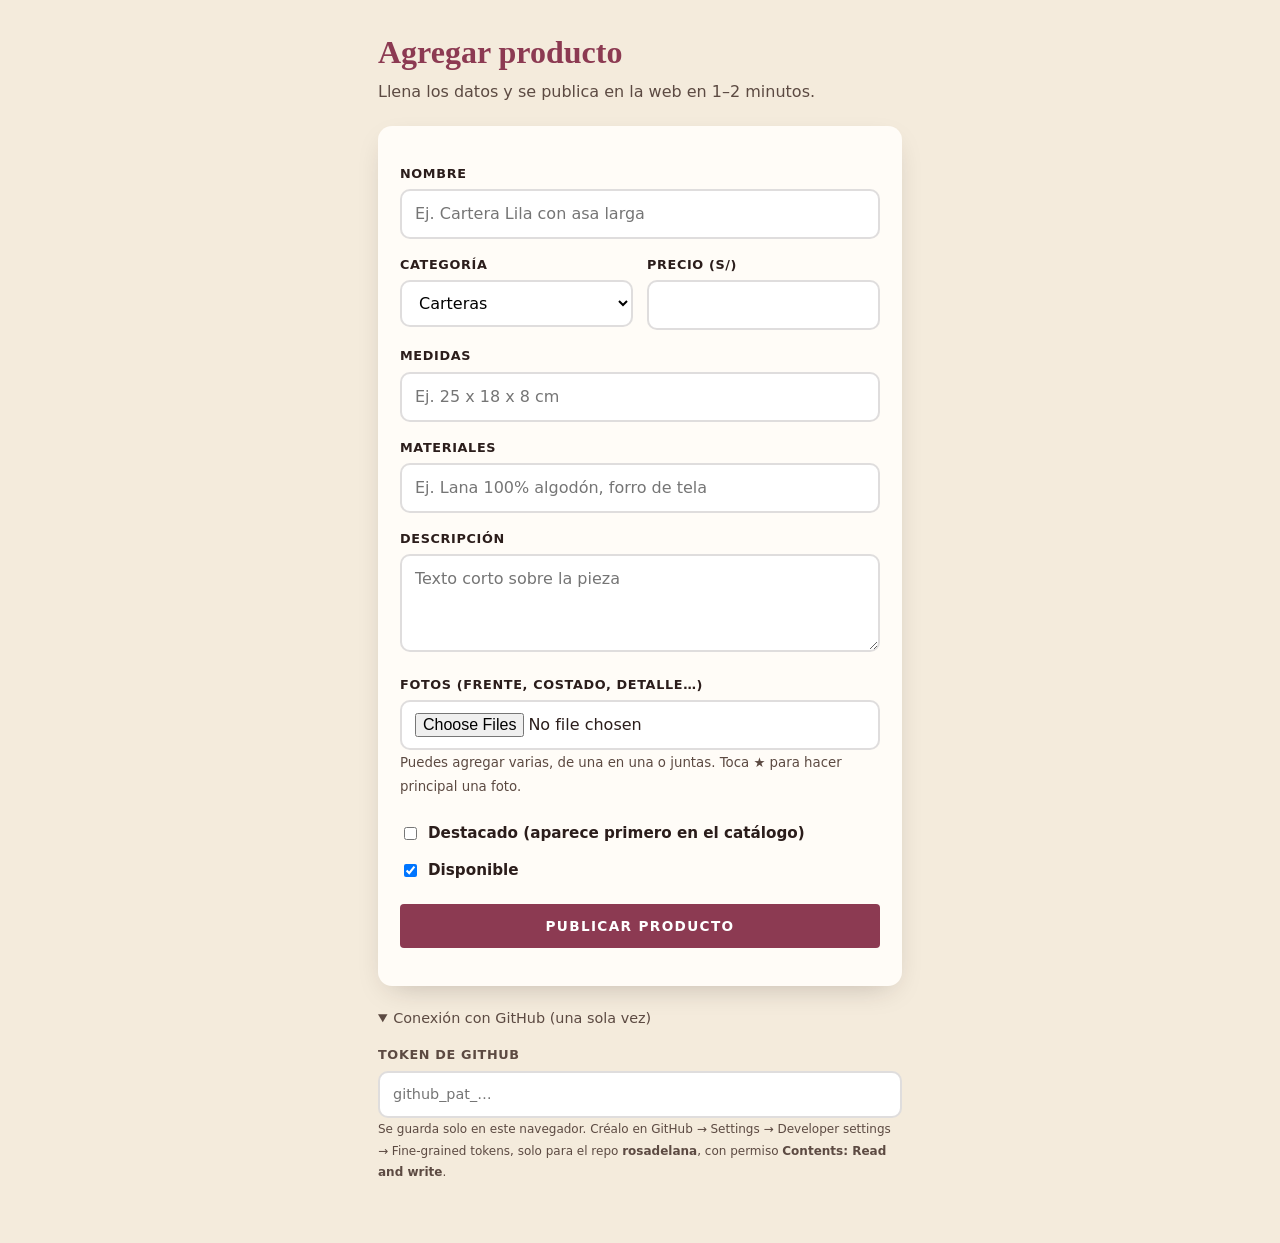
==== admin.html @ 11a46c23 "Add files via upload" ====
<!DOCTYPE html>
<html lang="es">
<head>
<meta charset="UTF-8">
<meta name="viewport" content="width=device-width, initial-scale=1.0">
<meta name="robots" content="noindex">
<title>Agregar producto — Rosa de Lana</title>
<style>
  :root{--rosa:#8C3A52;--crema:#F4EBDC;--cafe:#2B1D1B;--suave:#5C4A42;--blanco:#FFFCF7;--tostado:#C98A3F}
  *{box-sizing:border-box}
  body{margin:0;background:var(--crema);color:var(--cafe);font-family:'Nunito Sans',system-ui,sans-serif;line-height:1.5}
  main{max-width:560px;margin:0 auto;padding:28px 18px 60px}
  h1{font-family:Georgia,serif;font-weight:600;color:var(--rosa);margin:0 0 4px}
  p.sub{color:var(--suave);margin:0 0 22px}
  form{background:var(--blanco);padding:22px;border-radius:14px;box-shadow:0 10px 30px -12px rgba(43,29,27,.28)}
  label{display:block;font-weight:700;font-size:.8rem;letter-spacing:.05em;text-transform:uppercase;margin:16px 0 6px}
  input,select,textarea{width:100%;padding:11px 13px;border:2px solid rgba(43,29,27,.15);border-radius:10px;font:inherit;background:#fff}
  input:focus,select:focus,textarea:focus{outline:none;border-color:var(--rosa)}
  .fila{display:grid;grid-template-columns:1fr 1fr;gap:14px}
  .check{display:flex;align-items:center;gap:8px;text-transform:none;letter-spacing:0;font-size:.95rem;margin:14px 0 0}
  .check input{width:auto}

  /* Previsualización de fotos */
  #previas{display:flex;gap:10px;flex-wrap:wrap;margin-top:10px}
  .prev{position:relative;width:84px;height:84px}
  .prev img{width:100%;height:100%;object-fit:contain;background:#ECE0CC;border-radius:8px}
  #previas button{position:absolute;margin:0;width:24px;height:24px;padding:0;border-radius:50%;font-family:system-ui,sans-serif;font-weight:700;font-size:.75rem;letter-spacing:0;line-height:24px;background:rgba(43,29,27,.8)}
  #previas .x{top:-6px;right:-6px}
  #previas .star{bottom:-6px;right:-6px;background:var(--tostado)}
  .prev .tag{position:absolute;left:4px;bottom:4px;background:var(--rosa);color:#fff;font-size:.65rem;font-weight:700;padding:2px 6px;border-radius:4px}

  /* Vista previa tal como se verá en el catálogo */
  #vista{display:none;margin-top:18px}
  #vista.on{display:block}
  .vista-t{font-weight:700;font-size:.8rem;letter-spacing:.05em;text-transform:uppercase;margin-bottom:8px}
  .vista-card{width:200px;background:#fff;border-radius:6px;overflow:hidden;box-shadow:0 6px 18px -8px rgba(43,29,27,.35);padding-bottom:12px}
  .vista-img{position:relative;aspect-ratio:1/1;background:#ECE0CC}
  .vista-img img{width:100%;height:100%;object-fit:contain;display:block}
  .vista-cinta{position:absolute;top:10px;left:10px;background:var(--blanco);font-size:.6rem;font-weight:800;padding:4px 9px;letter-spacing:.1em;text-transform:uppercase}
  .vista-card p{margin:8px 14px 0;font-size:.85rem}
  .vista-card .cat{font-size:.6rem;letter-spacing:.12em;text-transform:uppercase;color:var(--suave);margin-top:10px}
  .vista-card .pr{font-weight:700;color:var(--rosa)}

  button{margin-top:22px;width:100%;padding:14px;border:0;border-radius:4px;background:var(--rosa);color:#fff;font-family:inherit;font-weight:800;font-size:.85rem;letter-spacing:.1em;text-transform:uppercase;cursor:pointer}
  button:disabled{opacity:.5}
  #estado{margin-top:16px;font-weight:700}
  #estado.ok{color:#2e7d32}#estado.error{color:#b3261e}
  details{margin-top:22px;color:var(--suave);font-size:.9rem}
  small{color:var(--suave)}
</style>
</head>
<body>
<main>
  <h1>Agregar producto</h1>
  <p class="sub">Llena los datos y se publica en la web en 1–2 minutos.</p>

  <form id="form">
    <label for="nombre">Nombre</label>
    <input id="nombre" required placeholder="Ej. Cartera Lila con asa larga">

    <div class="fila">
      <div><label for="categoria">Categoría</label>
        <select id="categoria"><option value="carteras">Carteras</option><option value="amigurumis">Amigurumis</option><option value="accesorios">Accesorios</option><option value="otros">Otros</option></select></div>
      <div><label for="precio">Precio (S/)</label>
        <input id="precio" type="number" min="0" step="0.5" required></div>
    </div>

    <label for="medidas">Medidas</label>
    <input id="medidas" placeholder="Ej. 25 x 18 x 8 cm">

    <label for="materiales">Materiales</label>
    <input id="materiales" placeholder="Ej. Lana 100% algodón, forro de tela">

    <label for="descripcion">Descripción</label>
    <textarea id="descripcion" rows="3" placeholder="Texto corto sobre la pieza"></textarea>

    <label for="fotos">Fotos (frente, costado, detalle…)</label>
    <input id="fotos" type="file" accept="image/*" multiple>
    <small>Puedes agregar varias, de una en una o juntas. Toca ★ para hacer principal una foto.</small>
    <div id="previas"></div>

    <div id="vista">
      <div class="vista-t">Así se verá en el catálogo</div>
      <div class="vista-card">
        <div class="vista-img"><span class="vista-cinta" id="vCinta" hidden>Destacado</span><img id="vImg" alt=""></div>
        <p class="cat" id="vCat"></p>
        <p id="vNom"></p>
        <p class="pr" id="vPre"></p>
      </div>
    </div>

    <label class="check"><input type="checkbox" id="destacado"> Destacado (aparece primero en el catálogo)</label>
    <label class="check"><input type="checkbox" id="disponible" checked> Disponible</label>

    <button id="enviar" type="submit">Publicar producto</button>
    <div id="estado" role="status"></div>
  </form>

  <details>
    <summary>Conexión con GitHub (una sola vez)</summary>
    <label for="token">Token de GitHub</label>
    <input id="token" type="password" autocomplete="off" placeholder="github_pat_…">
    <small>Se guarda solo en este navegador. Créalo en GitHub → Settings → Developer settings → Fine-grained tokens, solo para el repo <b>rosadelana</b>, con permiso <b>Contents: Read and write</b>.</small>
  </details>
</main>

<script>
const REPO = "jorgepalaciot/rosadelana", RAMA = "main";
const $ = (id) => document.getElementById(id);
$("token").value = localStorage.getItem("rdl_token") || "";
if (!$("token").value) document.querySelector("details").open = true;

// Llamada a la API de GitHub. Si el navegador no logra conectar, el mensaje dice qué paso falló.
const api = async (ruta, op = {}) => {
  try {
    return await fetch(`https://api.github.com/repos/${REPO}/contents/${ruta}`, {
      ...op,
      headers: { Authorization: "Bearer " + $("token").value.trim(), Accept: "application/vnd.github+json", "Content-Type": "application/json" },
    });
  } catch (e) {
    throw new Error(`Sin conexión con GitHub (${op.method || "GET"} ${ruta}). Revisa extensiones, VPN o la consola (F12).`);
  }
};
const slug = (s) => s.normalize("NFD").replace(/[\u0300-\u036f]/g, "").toLowerCase().replace(/[^a-z0-9]+/g, "-").replace(/^-|-$/g, "");
const dec = (b64) => new TextDecoder().decode(Uint8Array.from(atob(b64), (c) => c.charCodeAt(0)));
const enc = (txt) => { let s = ""; new TextEncoder().encode(txt).forEach((b) => (s += String.fromCharCode(b))); return btoa(s); };
const q = (s) => JSON.stringify(s);

async function reducir(archivo) {
  const img = await createImageBitmap(archivo);
  const k = Math.min(1, 1200 / Math.max(img.width, img.height));
  const c = document.createElement("canvas");
  c.width = Math.round(img.width * k); c.height = Math.round(img.height * k);
  c.getContext("2d").drawImage(img, 0, 0, c.width, c.height);
  const blob = await new Promise((r) => c.toBlob(r, "image/jpeg", 0.85));
  return await new Promise((r) => { const f = new FileReader(); f.onload = () => r(f.result.split(",")[1]); f.readAsDataURL(blob); });
}

/* ---------- Fotos: agregar de a una, quitar, elegir principal ---------- */
let fotos = [];

function pintarPrevias() {
  const cont = $("previas");
  cont.innerHTML = "";
  fotos.forEach((f, i) => {
    const d = document.createElement("div");
    d.className = "prev";
    const im = new Image();
    im.src = URL.createObjectURL(f);
    d.appendChild(im);

    if (i === 0) {
      const t = document.createElement("span");
      t.className = "tag"; t.textContent = "Principal";
      d.appendChild(t);
    } else {
      const s = document.createElement("button");
      s.type = "button"; s.className = "star"; s.textContent = "★"; s.title = "Hacer principal";
      s.onclick = () => { fotos.unshift(fotos.splice(i, 1)[0]); pintarPrevias(); };
      d.appendChild(s);
    }

    const x = document.createElement("button");
    x.type = "button"; x.className = "x"; x.textContent = "✕"; x.title = "Quitar";
    x.onclick = () => { fotos.splice(i, 1); pintarPrevias(); };
    d.appendChild(x);

    cont.appendChild(d);
  });
  pintarVista();
}

function pintarVista() {
  const v = $("vista");
  v.classList.toggle("on", fotos.length > 0);
  if (!fotos.length) return;
  if (v.dataset.f !== String(fotos[0].lastModified) + fotos[0].name + fotos[0].size) {
    $("vImg").src = URL.createObjectURL(fotos[0]);
    v.dataset.f = String(fotos[0].lastModified) + fotos[0].name + fotos[0].size;
  }
  $("vCat").textContent = $("categoria").selectedOptions[0].text;
  $("vNom").textContent = $("nombre").value.trim() || "Nombre del producto";
  const p = Number($("precio").value) || 0;
  $("vPre").textContent = "S/ " + p.toFixed(2).replace(/\.00$/, "");
  $("vCinta").hidden = !$("destacado").checked;
}
["nombre", "categoria", "precio", "destacado"].forEach((id) => $(id).addEventListener("input", pintarVista));

$("fotos").addEventListener("change", () => {
  fotos.push(...$("fotos").files);
  $("fotos").value = "";   // permite volver a elegir la misma foto
  pintarPrevias();
});

/* ---------- Publicar ---------- */
$("form").addEventListener("submit", async (e) => {
  e.preventDefault();
  const estado = $("estado"), log = (m, c = "") => { estado.textContent = m; estado.className = c; };
  $("enviar").disabled = true;
  try {
    const tk = $("token").value.trim();
    if (!tk) { document.querySelector("details").open = true; throw new Error("Falta el token de GitHub."); }
    if (fotos.length === 0) throw new Error("Agrega al menos una foto.");
    localStorage.setItem("rdl_token", tk);

    log("Leyendo el catálogo…");
    const r = await api("productos.js?ref=" + RAMA);
    if (!r.ok) throw new Error("No pude leer productos.js (" + r.status + "). Revisa el token.");
    const j = await r.json();
    let txt = dec(j.content);

    const nombre = $("nombre").value.trim(), cat = $("categoria").value, base = slug(nombre);
    let id = base, n = 2;
    while (txt.includes(`id: "${id}"`)) id = base + "-" + n++;

    const files = fotos, rutas = [];
    for (let i = 0; i < files.length; i++) {
      log(`Subiendo foto ${i + 1} de ${files.length}…`);
      const ruta = `${cat}/${id}${files.length > 1 ? "-" + (i + 1) : ""}.jpeg`;
      const put = await api("fotos/" + ruta, { method: "PUT", body: JSON.stringify({ message: "Foto: " + id, content: await reducir(files[i]), branch: RAMA }) });
      if (!put.ok) throw new Error("No pude subir la foto " + (i + 1) + " (" + put.status + ").");
      rutas.push(ruta);
    }

    let b = `  {\n    id: ${q(id)},\n    nombre: ${q(nombre)},\n    categoria: ${q(cat)},\n    precio: ${Number($("precio").value) || 0},\n    imagen: ${q(rutas[0])},\n`;
    if (rutas.length > 1) b += `    imagenes: ${JSON.stringify(rutas)},\n`;
    b += `    descripcion: ${q($("descripcion").value.trim() || "Tejido a mano. Pieza única.")},\n`;
    if ($("medidas").value.trim()) b += `    medidas: ${q($("medidas").value.trim())},\n`;
    if ($("materiales").value.trim()) b += `    materiales: ${q($("materiales").value.trim())},\n`;
    b += `    destacado: ${$("destacado").checked},\n    disponible: ${$("disponible").checked},\n  },\n`;

    const pos = txt.lastIndexOf("];", txt.indexOf("const TURRONES"));
    if (pos < 0) throw new Error("No encontré dónde insertar el producto en productos.js.");
    txt = txt.slice(0, pos) + b + txt.slice(pos);

    log("Publicando…");
    const fin = await api("productos.js", { method: "PUT", body: JSON.stringify({ message: "Nuevo producto: " + nombre, content: enc(txt), sha: j.sha, branch: RAMA }) });
    if (!fin.ok) throw new Error("No pude guardar productos.js (" + fin.status + "). Si alguien más editó el archivo, vuelve a intentar.");

    log("✓ Listo. En 1–2 minutos aparece en la web.", "ok");
    $("form").reset(); fotos = []; $("vista").dataset.f = ""; pintarPrevias(); $("disponible").checked = true;
  } catch (err) {
    log(err.message, "error");
  }
  $("enviar").disabled = false;
});
</script>
</body>
</html>
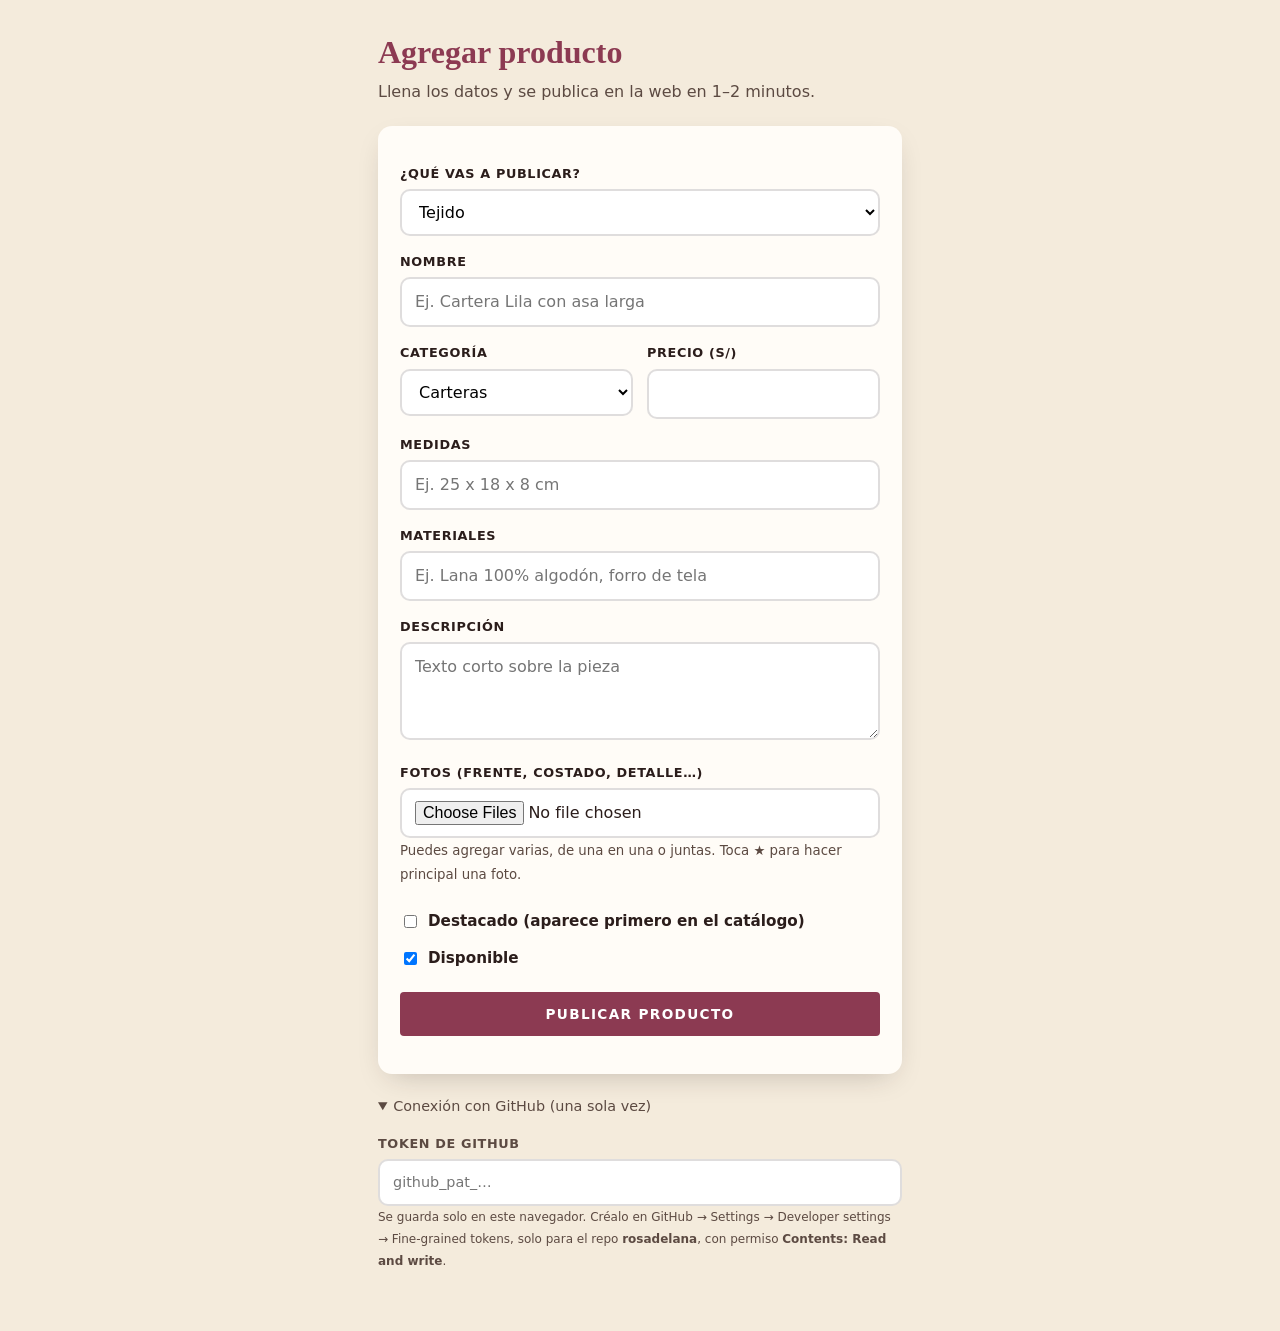
==== commit e9d0786c: "Add files via upload" ====
--- a/admin.html
+++ b/admin.html
@@ -8,6 +8,7 @@
 <style>
   :root{--rosa:#8C3A52;--crema:#F4EBDC;--cafe:#2B1D1B;--suave:#5C4A42;--blanco:#FFFCF7;--tostado:#C98A3F}
   *{box-sizing:border-box}
+  [hidden]{display:none!important}
   body{margin:0;background:var(--crema);color:var(--cafe);font-family:'Nunito Sans',system-ui,sans-serif;line-height:1.5}
   main{max-width:560px;margin:0 auto;padding:28px 18px 60px}
   h1{font-family:Georgia,serif;font-weight:600;color:var(--rosa);margin:0 0 4px}
@@ -33,9 +34,13 @@
   #vista{display:none;margin-top:18px}
   #vista.on{display:block}
   .vista-t{font-weight:700;font-size:.8rem;letter-spacing:.05em;text-transform:uppercase;margin-bottom:8px}
+  .vista-fila{display:flex;gap:16px;flex-wrap:wrap;align-items:flex-start}
+  .vista-sub{font-size:.7rem;color:var(--suave);margin:0 0 6px}
   .vista-card{width:200px;background:#fff;border-radius:6px;overflow:hidden;box-shadow:0 6px 18px -8px rgba(43,29,27,.35);padding-bottom:12px}
   .vista-img{position:relative;aspect-ratio:1/1;background:#ECE0CC}
-  .vista-img img{width:100%;height:100%;object-fit:contain;display:block}
+  .vista-img img{width:100%;height:100%;object-fit:cover;display:block}
+  .vista-det{width:200px;aspect-ratio:1/1;background:#ECE0CC;border-radius:6px;overflow:hidden}
+  .vista-det img{width:100%;height:100%;object-fit:contain;display:block}
   .vista-cinta{position:absolute;top:10px;left:10px;background:var(--blanco);font-size:.6rem;font-weight:800;padding:4px 9px;letter-spacing:.1em;text-transform:uppercase}
   .vista-card p{margin:8px 14px 0;font-size:.85rem}
   .vista-card .cat{font-size:.6rem;letter-spacing:.12em;text-transform:uppercase;color:var(--suave);margin-top:10px}
@@ -55,6 +60,9 @@
   <p class="sub">Llena los datos y se publica en la web en 1–2 minutos.</p>
 
   <form id="form">
+    <label for="tipo">¿Qué vas a publicar?</label>
+    <select id="tipo"><option value="tejido">Tejido</option><option value="comida">Comida</option></select>
+
     <label for="nombre">Nombre</label>
     <input id="nombre" required placeholder="Ej. Cartera Lila con asa larga">
 
@@ -65,11 +73,23 @@
         <input id="precio" type="number" min="0" step="0.5" required></div>
     </div>
 
+    <div class="solo-tejido">
     <label for="medidas">Medidas</label>
     <input id="medidas" placeholder="Ej. 25 x 18 x 8 cm">
 
     <label for="materiales">Materiales</label>
     <input id="materiales" placeholder="Ej. Lana 100% algodón, forro de tela">
+    </div>
+    <div class="solo-comida" hidden>
+    <label for="presentacion">Presentación</label>
+    <input id="presentacion" placeholder="Ej. Pastel entero">
+    <label for="porciones">Porciones</label>
+    <input id="porciones" placeholder="Ej. 8 porciones">
+    <label for="anticipacion">Anticipación</label>
+    <input id="anticipacion" placeholder="Ej. Pedir con 2 días de anticipación">
+    <label for="ingredientes">Ingredientes</label>
+    <input id="ingredientes" placeholder="Ej. Acelgas, queso, huevo">
+    </div>
 
     <label for="descripcion">Descripción</label>
     <textarea id="descripcion" rows="3" placeholder="Texto corto sobre la pieza"></textarea>
@@ -80,16 +100,26 @@
     <div id="previas"></div>
 
     <div id="vista">
-      <div class="vista-t">Así se verá en el catálogo</div>
-      <div class="vista-card">
-        <div class="vista-img"><span class="vista-cinta" id="vCinta" hidden>Destacado</span><img id="vImg" alt=""></div>
-        <p class="cat" id="vCat"></p>
-        <p id="vNom"></p>
-        <p class="pr" id="vPre"></p>
+      <div class="vista-fila">
+        <div>
+          <div class="vista-t">En el catálogo</div>
+          <p class="vista-sub">La cuadrícula recorta para verse pareja.</p>
+          <div class="vista-card">
+            <div class="vista-img"><span class="vista-cinta" id="vCinta" hidden>Destacado</span><img id="vImg" alt=""></div>
+            <p class="cat" id="vCat"></p>
+            <p id="vNom"></p>
+            <p class="pr" id="vPre"></p>
+          </div>
+        </div>
+        <div>
+          <div class="vista-t">Al hacer clic</div>
+          <p class="vista-sub">Aquí la foto se ve completa.</p>
+          <div class="vista-det"><img id="vImg2" alt=""></div>
+        </div>
       </div>
     </div>
 
-    <label class="check"><input type="checkbox" id="destacado"> Destacado (aparece primero en el catálogo)</label>
+    <label class="check solo-tejido"><input type="checkbox" id="destacado"> Destacado (aparece primero en el catálogo)</label>
     <label class="check"><input type="checkbox" id="disponible" checked> Disponible</label>
 
     <button id="enviar" type="submit">Publicar producto</button>
@@ -175,7 +205,7 @@
   v.classList.toggle("on", fotos.length > 0);
   if (!fotos.length) return;
   if (v.dataset.f !== String(fotos[0].lastModified) + fotos[0].name + fotos[0].size) {
-    $("vImg").src = URL.createObjectURL(fotos[0]);
+    $("vImg").src = $("vImg2").src = URL.createObjectURL(fotos[0]);
     v.dataset.f = String(fotos[0].lastModified) + fotos[0].name + fotos[0].size;
   }
   $("vCat").textContent = $("categoria").selectedOptions[0].text;
@@ -191,6 +221,20 @@
   $("fotos").value = "";   // permite volver a elegir la misma foto
   pintarPrevias();
 });
+
+/* ---------- Tipo: tejido o comida ---------- */
+const CATS = {
+  tejido: [["carteras", "Carteras"], ["amigurumis", "Amigurumis"], ["accesorios", "Accesorios"], ["otros", "Otros"]],
+  comida: [["pasteles", "Pasteles salados"], ["turrones", "Turrones"]],
+};
+function cambiarTipo() {
+  const t = $("tipo").value;
+  $("categoria").innerHTML = CATS[t].map(([v, n]) => `<option value="${v}">${n}</option>`).join("");
+  document.querySelectorAll(".solo-tejido").forEach((e) => (e.hidden = t !== "tejido"));
+  document.querySelectorAll(".solo-comida").forEach((e) => (e.hidden = t !== "comida"));
+  pintarVista();
+}
+$("tipo").addEventListener("change", cambiarTipo);
 
 /* ---------- Publicar ---------- */
 $("form").addEventListener("submit", async (e) => {
@@ -213,23 +257,24 @@
     let id = base, n = 2;
     while (txt.includes(`id: "${id}"`)) id = base + "-" + n++;
 
-    const files = fotos, rutas = [];
+    const tipo = $("tipo").value, files = tipo === "comida" ? fotos.slice(0, 1) : fotos, rutas = [];
     for (let i = 0; i < files.length; i++) {
       log(`Subiendo foto ${i + 1} de ${files.length}…`);
-      const ruta = `${cat}/${id}${files.length > 1 ? "-" + (i + 1) : ""}.jpeg`;
+      const ruta = `${tipo === "comida" ? "comida" : cat}/${id}${files.length > 1 ? "-" + (i + 1) : ""}.jpeg`;
       const put = await api("fotos/" + ruta, { method: "PUT", body: JSON.stringify({ message: "Foto: " + id, content: await reducir(files[i]), branch: RAMA }) });
       if (!put.ok) throw new Error("No pude subir la foto " + (i + 1) + " (" + put.status + ").");
       rutas.push(ruta);
     }
 
     let b = `  {\n    id: ${q(id)},\n    nombre: ${q(nombre)},\n    categoria: ${q(cat)},\n    precio: ${Number($("precio").value) || 0},\n    imagen: ${q(rutas[0])},\n`;
-    if (rutas.length > 1) b += `    imagenes: ${JSON.stringify(rutas)},\n`;
-    b += `    descripcion: ${q($("descripcion").value.trim() || "Tejido a mano. Pieza única.")},\n`;
-    if ($("medidas").value.trim()) b += `    medidas: ${q($("medidas").value.trim())},\n`;
-    if ($("materiales").value.trim()) b += `    materiales: ${q($("materiales").value.trim())},\n`;
-    b += `    destacado: ${$("destacado").checked},\n    disponible: ${$("disponible").checked},\n  },\n`;
-
-    const pos = txt.lastIndexOf("];", txt.indexOf("const TURRONES"));
+    if (tipo === "tejido" && rutas.length > 1) b += `    imagenes: ${JSON.stringify(rutas)},\n`;
+    b += `    descripcion: ${q($("descripcion").value.trim() || (tipo === "comida" ? "Preparado por encargo." : "Tejido a mano. Pieza única."))},\n`;
+    if (tipo === "tejido" && $("medidas").value.trim()) b += `    medidas: ${q($("medidas").value.trim())},\n`;
+    if (tipo === "tejido" && $("materiales").value.trim()) b += `    materiales: ${q($("materiales").value.trim())},\n`;
+    if (tipo === "comida") for (const k of ["presentacion", "porciones", "anticipacion", "ingredientes"]) if ($(k).value.trim()) b += `    ${k}: ${q($(k).value.trim())},\n`;
+    b += (tipo === "tejido" ? `    destacado: ${$("destacado").checked},\n` : "") + `    disponible: ${$("disponible").checked},\n  },\n`;
+
+    const pos = tipo === "comida" ? txt.lastIndexOf("];") : txt.lastIndexOf("];", txt.indexOf("const CATEGORIAS_COMIDAS"));
     if (pos < 0) throw new Error("No encontré dónde insertar el producto en productos.js.");
     txt = txt.slice(0, pos) + b + txt.slice(pos);
 
@@ -238,7 +283,7 @@
     if (!fin.ok) throw new Error("No pude guardar productos.js (" + fin.status + "). Si alguien más editó el archivo, vuelve a intentar.");
 
     log("✓ Listo. En 1–2 minutos aparece en la web.", "ok");
-    $("form").reset(); fotos = []; $("vista").dataset.f = ""; pintarPrevias(); $("disponible").checked = true;
+    $("form").reset(); fotos = []; $("vista").dataset.f = ""; pintarPrevias(); $("disponible").checked = true; cambiarTipo();
   } catch (err) {
     log(err.message, "error");
   }
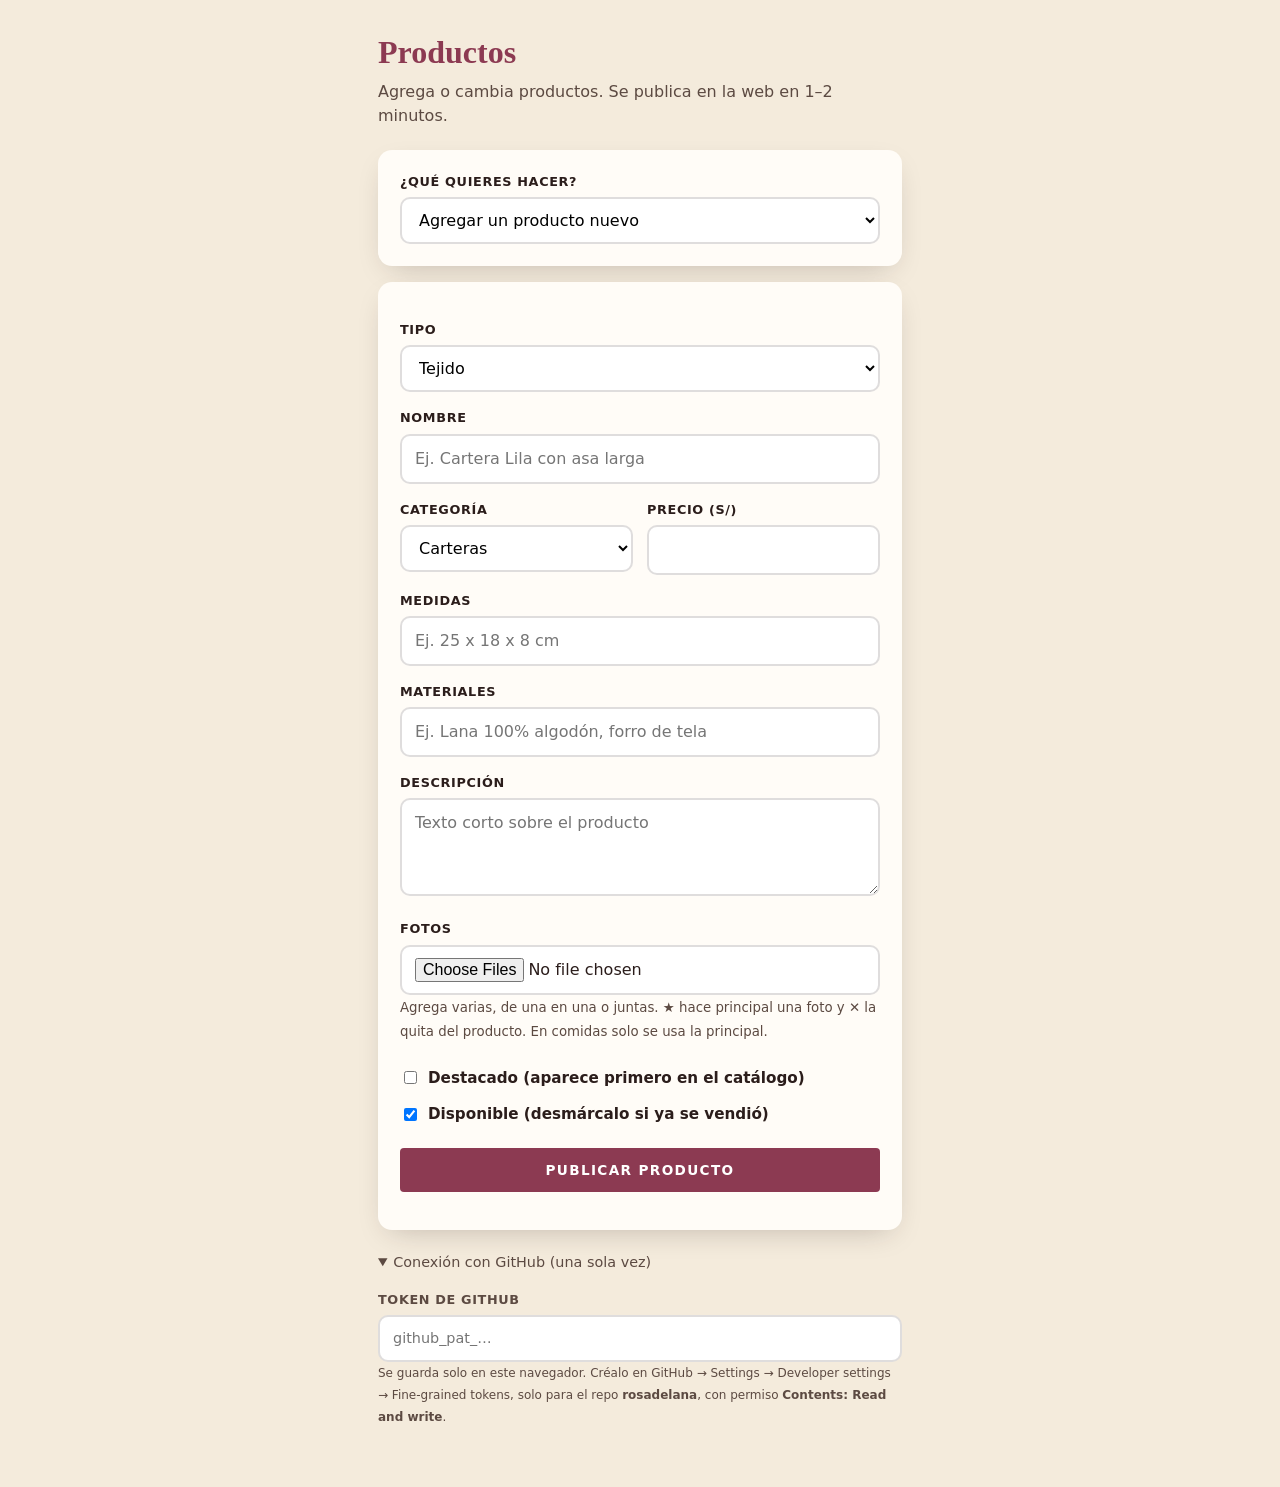
==== commit a196dbe5: "Add files via upload" ====
--- a/admin.html
+++ b/admin.html
@@ -4,7 +4,7 @@
 <meta charset="UTF-8">
 <meta name="viewport" content="width=device-width, initial-scale=1.0">
 <meta name="robots" content="noindex">
-<title>Agregar producto — Rosa de Lana</title>
+<title>Productos — Rosa de Lana</title>
 <style>
   :root{--rosa:#8C3A52;--crema:#F4EBDC;--cafe:#2B1D1B;--suave:#5C4A42;--blanco:#FFFCF7;--tostado:#C98A3F}
   *{box-sizing:border-box}
@@ -13,15 +13,15 @@
   main{max-width:560px;margin:0 auto;padding:28px 18px 60px}
   h1{font-family:Georgia,serif;font-weight:600;color:var(--rosa);margin:0 0 4px}
   p.sub{color:var(--suave);margin:0 0 22px}
-  form{background:var(--blanco);padding:22px;border-radius:14px;box-shadow:0 10px 30px -12px rgba(43,29,27,.28)}
+  form,.card{background:var(--blanco);padding:22px;border-radius:14px;box-shadow:0 10px 30px -12px rgba(43,29,27,.28)}
+  .card{margin-bottom:16px}
   label{display:block;font-weight:700;font-size:.8rem;letter-spacing:.05em;text-transform:uppercase;margin:16px 0 6px}
+  .card label:first-child{margin-top:0}
   input,select,textarea{width:100%;padding:11px 13px;border:2px solid rgba(43,29,27,.15);border-radius:10px;font:inherit;background:#fff}
   input:focus,select:focus,textarea:focus{outline:none;border-color:var(--rosa)}
   .fila{display:grid;grid-template-columns:1fr 1fr;gap:14px}
   .check{display:flex;align-items:center;gap:8px;text-transform:none;letter-spacing:0;font-size:.95rem;margin:14px 0 0}
   .check input{width:auto}
-
-  /* Previsualización de fotos */
   #previas{display:flex;gap:10px;flex-wrap:wrap;margin-top:10px}
   .prev{position:relative;width:84px;height:84px}
   .prev img{width:100%;height:100%;object-fit:contain;background:#ECE0CC;border-radius:8px}
@@ -29,8 +29,6 @@
   #previas .x{top:-6px;right:-6px}
   #previas .star{bottom:-6px;right:-6px;background:var(--tostado)}
   .prev .tag{position:absolute;left:4px;bottom:4px;background:var(--rosa);color:#fff;font-size:.65rem;font-weight:700;padding:2px 6px;border-radius:4px}
-
-  /* Vista previa tal como se verá en el catálogo */
   #vista{display:none;margin-top:18px}
   #vista.on{display:block}
   .vista-t{font-weight:700;font-size:.8rem;letter-spacing:.05em;text-transform:uppercase;margin-bottom:8px}
@@ -45,9 +43,9 @@
   .vista-card p{margin:8px 14px 0;font-size:.85rem}
   .vista-card .cat{font-size:.6rem;letter-spacing:.12em;text-transform:uppercase;color:var(--suave);margin-top:10px}
   .vista-card .pr{font-weight:700;color:var(--rosa)}
-
   button{margin-top:22px;width:100%;padding:14px;border:0;border-radius:4px;background:var(--rosa);color:#fff;font-family:inherit;font-weight:800;font-size:.85rem;letter-spacing:.1em;text-transform:uppercase;cursor:pointer}
   button:disabled{opacity:.5}
+  #eliminar{background:transparent;color:#b3261e;border:1px solid #b3261e;margin-top:10px}
   #estado{margin-top:16px;font-weight:700}
   #estado.ok{color:#2e7d32}#estado.error{color:#b3261e}
   details{margin-top:22px;color:var(--suave);font-size:.9rem}
@@ -56,47 +54,53 @@
 </head>
 <body>
 <main>
-  <h1>Agregar producto</h1>
-  <p class="sub">Llena los datos y se publica en la web en 1–2 minutos.</p>
+  <h1>Productos</h1>
+  <p class="sub">Agrega o cambia productos. Se publica en la web en 1–2 minutos.</p>
+
+  <div class="card">
+    <label for="modo">¿Qué quieres hacer?</label>
+    <select id="modo"><option value="agregar">Agregar un producto nuevo</option><option value="editar">Cambiar o eliminar uno existente</option></select>
+    <div id="bloqueElegir" hidden>
+      <label for="elegir">Producto</label>
+      <select id="elegir"></select>
+    </div>
+  </div>
 
   <form id="form">
-    <label for="tipo">¿Qué vas a publicar?</label>
+    <label for="tipo">Tipo</label>
     <select id="tipo"><option value="tejido">Tejido</option><option value="comida">Comida</option></select>
 
     <label for="nombre">Nombre</label>
     <input id="nombre" required placeholder="Ej. Cartera Lila con asa larga">
 
     <div class="fila">
-      <div><label for="categoria">Categoría</label>
-        <select id="categoria"><option value="carteras">Carteras</option><option value="amigurumis">Amigurumis</option><option value="accesorios">Accesorios</option><option value="otros">Otros</option></select></div>
-      <div><label for="precio">Precio (S/)</label>
-        <input id="precio" type="number" min="0" step="0.5" required></div>
+      <div><label for="categoria">Categoría</label><select id="categoria"></select></div>
+      <div><label for="precio">Precio (S/)</label><input id="precio" type="number" min="0" step="0.5" required></div>
     </div>
 
     <div class="solo-tejido">
-    <label for="medidas">Medidas</label>
-    <input id="medidas" placeholder="Ej. 25 x 18 x 8 cm">
-
-    <label for="materiales">Materiales</label>
-    <input id="materiales" placeholder="Ej. Lana 100% algodón, forro de tela">
+      <label for="medidas">Medidas</label>
+      <input id="medidas" placeholder="Ej. 25 x 18 x 8 cm">
+      <label for="materiales">Materiales</label>
+      <input id="materiales" placeholder="Ej. Lana 100% algodón, forro de tela">
     </div>
     <div class="solo-comida" hidden>
-    <label for="presentacion">Presentación</label>
-    <input id="presentacion" placeholder="Ej. Pastel entero">
-    <label for="porciones">Porciones</label>
-    <input id="porciones" placeholder="Ej. 8 porciones">
-    <label for="anticipacion">Anticipación</label>
-    <input id="anticipacion" placeholder="Ej. Pedir con 2 días de anticipación">
-    <label for="ingredientes">Ingredientes</label>
-    <input id="ingredientes" placeholder="Ej. Acelgas, queso, huevo">
+      <label for="presentacion">Presentación</label>
+      <input id="presentacion" placeholder="Ej. Pastel entero">
+      <label for="porciones">Porciones</label>
+      <input id="porciones" placeholder="Ej. 8 porciones">
+      <label for="anticipacion">Anticipación</label>
+      <input id="anticipacion" placeholder="Ej. Pedir con 2 días de anticipación">
+      <label for="ingredientes">Ingredientes</label>
+      <input id="ingredientes" placeholder="Ej. Acelgas, queso, huevo">
     </div>
 
     <label for="descripcion">Descripción</label>
-    <textarea id="descripcion" rows="3" placeholder="Texto corto sobre la pieza"></textarea>
-
-    <label for="fotos">Fotos (frente, costado, detalle…)</label>
+    <textarea id="descripcion" rows="3" placeholder="Texto corto sobre el producto"></textarea>
+
+    <label for="fotos">Fotos</label>
     <input id="fotos" type="file" accept="image/*" multiple>
-    <small>Puedes agregar varias, de una en una o juntas. Toca ★ para hacer principal una foto.</small>
+    <small>Agrega varias, de una en una o juntas. ★ hace principal una foto y ✕ la quita del producto. En comidas solo se usa la principal.</small>
     <div id="previas"></div>
 
     <div id="vista">
@@ -106,9 +110,7 @@
           <p class="vista-sub">La cuadrícula recorta para verse pareja.</p>
           <div class="vista-card">
             <div class="vista-img"><span class="vista-cinta" id="vCinta" hidden>Destacado</span><img id="vImg" alt=""></div>
-            <p class="cat" id="vCat"></p>
-            <p id="vNom"></p>
-            <p class="pr" id="vPre"></p>
+            <p class="cat" id="vCat"></p><p id="vNom"></p><p class="pr" id="vPre"></p>
           </div>
         </div>
         <div>
@@ -120,9 +122,10 @@
     </div>
 
     <label class="check solo-tejido"><input type="checkbox" id="destacado"> Destacado (aparece primero en el catálogo)</label>
-    <label class="check"><input type="checkbox" id="disponible" checked> Disponible</label>
+    <label class="check"><input type="checkbox" id="disponible" checked> Disponible (desmárcalo si ya se vendió)</label>
 
     <button id="enviar" type="submit">Publicar producto</button>
+    <button id="eliminar" type="button" hidden>Eliminar este producto</button>
     <div id="estado" role="status"></div>
   </form>
 
@@ -137,10 +140,10 @@
 <script>
 const REPO = "jorgepalaciot/rosadelana", RAMA = "main";
 const $ = (id) => document.getElementById(id);
+const log = (m, c = "") => { $("estado").textContent = m; $("estado").className = c; };
 $("token").value = localStorage.getItem("rdl_token") || "";
 if (!$("token").value) document.querySelector("details").open = true;
 
-// Llamada a la API de GitHub. Si el navegador no logra conectar, el mensaje dice qué paso falló.
 const api = async (ruta, op = {}) => {
   try {
     return await fetch(`https://api.github.com/repos/${REPO}/contents/${ruta}`, {
@@ -166,63 +169,34 @@
   return await new Promise((r) => { const f = new FileReader(); f.onload = () => r(f.result.split(",")[1]); f.readAsDataURL(blob); });
 }
 
-/* ---------- Fotos: agregar de a una, quitar, elegir principal ---------- */
-let fotos = [];
-
-function pintarPrevias() {
-  const cont = $("previas");
-  cont.innerHTML = "";
-  fotos.forEach((f, i) => {
-    const d = document.createElement("div");
-    d.className = "prev";
-    const im = new Image();
-    im.src = URL.createObjectURL(f);
-    d.appendChild(im);
-
-    if (i === 0) {
-      const t = document.createElement("span");
-      t.className = "tag"; t.textContent = "Principal";
-      d.appendChild(t);
-    } else {
-      const s = document.createElement("button");
-      s.type = "button"; s.className = "star"; s.textContent = "★"; s.title = "Hacer principal";
-      s.onclick = () => { fotos.unshift(fotos.splice(i, 1)[0]); pintarPrevias(); };
-      d.appendChild(s);
-    }
-
-    const x = document.createElement("button");
-    x.type = "button"; x.className = "x"; x.textContent = "✕"; x.title = "Quitar";
-    x.onclick = () => { fotos.splice(i, 1); pintarPrevias(); };
-    d.appendChild(x);
-
-    cont.appendChild(d);
-  });
-  pintarVista();
-}
-
-function pintarVista() {
-  const v = $("vista");
-  v.classList.toggle("on", fotos.length > 0);
-  if (!fotos.length) return;
-  if (v.dataset.f !== String(fotos[0].lastModified) + fotos[0].name + fotos[0].size) {
-    $("vImg").src = $("vImg2").src = URL.createObjectURL(fotos[0]);
-    v.dataset.f = String(fotos[0].lastModified) + fotos[0].name + fotos[0].size;
-  }
-  $("vCat").textContent = $("categoria").selectedOptions[0].text;
-  $("vNom").textContent = $("nombre").value.trim() || "Nombre del producto";
-  const p = Number($("precio").value) || 0;
-  $("vPre").textContent = "S/ " + p.toFixed(2).replace(/\.00$/, "");
-  $("vCinta").hidden = !$("destacado").checked;
-}
-["nombre", "categoria", "precio", "destacado"].forEach((id) => $(id).addEventListener("input", pintarVista));
-
-$("fotos").addEventListener("change", () => {
-  fotos.push(...$("fotos").files);
-  $("fotos").value = "";   // permite volver a elegir la misma foto
-  pintarPrevias();
-});
-
-/* ---------- Tipo: tejido o comida ---------- */
+/* ---------- productos.js: leer, escribir, ubicar un bloque ---------- */
+async function leer() {
+  if (!$("token").value.trim()) { document.querySelector("details").open = true; throw new Error("Falta el token de GitHub."); }
+  const r = await api("productos.js?ref=" + RAMA);
+  if (!r.ok) throw new Error("No pude leer productos.js (" + r.status + "). Revisa el token.");
+  const j = await r.json();
+  return { j, txt: dec(j.content) };
+}
+async function escribir(txt, j, msg) {
+  const f = await api("productos.js", { method: "PUT", body: JSON.stringify({ message: msg, content: enc(txt), sha: j.sha, branch: RAMA }) });
+  if (!f.ok) throw new Error("No pude guardar productos.js (" + f.status + "). Si alguien más editó el archivo, vuelve a intentar.");
+}
+function bloque(txt, id) {
+  const k = txt.indexOf(`id: "${id}"`);
+  if (k < 0) return null;
+  const a = txt.lastIndexOf("  {\n", k), b = txt.indexOf("\n  },\n", k);
+  return a < 0 || b < 0 ? null : [a, b + 6];
+}
+function armarBloque(id, tipo, cat, nombre, rutas) {
+  const v = (k) => $(k).value.trim(), com = tipo === "comida";
+  let b = `  {\n    id: ${q(id)},\n    nombre: ${q(nombre)},\n    categoria: ${q(cat)},\n    precio: ${Number($("precio").value) || 0},\n    imagen: ${q(rutas[0])},\n`;
+  if (!com && rutas.length > 1) b += `    imagenes: ${JSON.stringify(rutas)},\n`;
+  b += `    descripcion: ${q(v("descripcion") || (com ? "Preparado por encargo." : "Tejido a mano. Pieza única."))},\n`;
+  for (const k of com ? ["presentacion", "porciones", "anticipacion", "ingredientes"] : ["medidas", "materiales"]) if (v(k)) b += `    ${k}: ${q(v(k))},\n`;
+  return b + (com ? "" : `    destacado: ${$("destacado").checked},\n`) + `    disponible: ${$("disponible").checked},\n  },\n`;
+}
+
+/* ---------- Tipo y categorías ---------- */
 const CATS = {
   tejido: [["carteras", "Carteras"], ["amigurumis", "Amigurumis"], ["accesorios", "Accesorios"], ["otros", "Otros"]],
   comida: [["pasteles", "Pasteles salados"], ["turrones", "Turrones"]],
@@ -236,59 +210,150 @@
 }
 $("tipo").addEventListener("change", cambiarTipo);
 
-/* ---------- Publicar ---------- */
+/* ---------- Fotos: {url, file} nuevas o {url, ruta} ya publicadas ---------- */
+let fotos = [], datosRepo = null, editId = null;
+
+function pintarPrevias() {
+  const cont = $("previas");
+  cont.innerHTML = "";
+  fotos.forEach((f, i) => {
+    const d = document.createElement("div");
+    d.className = "prev";
+    const im = new Image(); im.src = f.url; d.appendChild(im);
+    if (i === 0) {
+      const t = document.createElement("span"); t.className = "tag"; t.textContent = "Principal"; d.appendChild(t);
+    } else {
+      const s = document.createElement("button");
+      s.type = "button"; s.className = "star"; s.textContent = "★"; s.title = "Hacer principal";
+      s.onclick = () => { fotos.unshift(fotos.splice(i, 1)[0]); pintarPrevias(); };
+      d.appendChild(s);
+    }
+    const x = document.createElement("button");
+    x.type = "button"; x.className = "x"; x.textContent = "✕"; x.title = "Quitar";
+    x.onclick = () => { fotos.splice(i, 1); pintarPrevias(); };
+    d.appendChild(x);
+    cont.appendChild(d);
+  });
+  pintarVista();
+}
+function pintarVista() {
+  $("vista").classList.toggle("on", fotos.length > 0);
+  if (!fotos.length) return;
+  $("vImg").src = $("vImg2").src = fotos[0].url;
+  $("vCat").textContent = $("categoria").selectedOptions[0] ? $("categoria").selectedOptions[0].text : "";
+  $("vNom").textContent = $("nombre").value.trim() || "Nombre del producto";
+  const p = Number($("precio").value) || 0;
+  $("vPre").textContent = "S/ " + p.toFixed(2).replace(/\.00$/, "");
+  $("vCinta").hidden = !$("destacado").checked || $("tipo").value === "comida";
+}
+["nombre", "categoria", "precio", "destacado"].forEach((id) => $(id).addEventListener("input", pintarVista));
+$("fotos").addEventListener("change", () => {
+  fotos.push(...[...$("fotos").files].map((f) => ({ url: URL.createObjectURL(f), file: f })));
+  $("fotos").value = "";
+  pintarPrevias();
+});
+
+/* ---------- Modo: agregar o editar ---------- */
+const modoEditar = () => $("modo").value === "editar";
+function limpiar() {
+  $("form").reset(); fotos = []; editId = null;
+  $("elegir").value = ""; $("eliminar").hidden = true;
+  cambiarTipo(); pintarPrevias();
+}
+async function cargarLista() {
+  try {
+    log("Cargando productos…");
+    const { txt } = await leer();
+    datosRepo = new Function(txt + "\nreturn {PRODUCTOS, COMIDAS};")();
+    const op = (g, l, t) => `<optgroup label="${g}">` + l.map((p) => `<option value="${t}:${p.id}">${p.nombre}</option>`).join("") + "</optgroup>";
+    $("elegir").innerHTML = '<option value="">Elige un producto…</option>' + op("Tejidos", datosRepo.PRODUCTOS, "tejido") + op("Comidas", datosRepo.COMIDAS, "comida");
+    log("");
+  } catch (e) { log(e.message, "error"); }
+}
+$("modo").addEventListener("change", async () => {
+  const ed = modoEditar();
+  limpiar();
+  $("bloqueElegir").hidden = !ed; $("tipo").disabled = ed;
+  $("enviar").textContent = ed ? "Guardar cambios" : "Publicar producto";
+  if (ed) await cargarLista(); else log("");
+});
+$("elegir").addEventListener("change", () => {
+  const [t, id] = $("elegir").value.split(":");
+  const sel = $("elegir").value;
+  limpiar(); $("elegir").value = sel;
+  if (!id) return;
+  const p = (t === "comida" ? datosRepo.COMIDAS : datosRepo.PRODUCTOS).find((x) => x.id === id);
+  $("tipo").value = t; cambiarTipo(); editId = id;
+  $("categoria").value = p.categoria; $("nombre").value = p.nombre; $("precio").value = p.precio;
+  for (const k of ["medidas", "materiales", "presentacion", "porciones", "anticipacion", "ingredientes", "descripcion"]) $(k).value = p[k] || "";
+  $("destacado").checked = !!p.destacado; $("disponible").checked = p.disponible !== false;
+  fotos = (p.imagenes && p.imagenes.length ? p.imagenes : [p.imagen]).map((r) => ({ url: "fotos/" + r, ruta: r }));
+  $("eliminar").hidden = false; pintarPrevias();
+});
+
+/* ---------- Guardar (nuevo o cambios) ---------- */
 $("form").addEventListener("submit", async (e) => {
   e.preventDefault();
-  const estado = $("estado"), log = (m, c = "") => { estado.textContent = m; estado.className = c; };
-  $("enviar").disabled = true;
+  $("enviar").disabled = $("eliminar").disabled = true;
   try {
-    const tk = $("token").value.trim();
-    if (!tk) { document.querySelector("details").open = true; throw new Error("Falta el token de GitHub."); }
-    if (fotos.length === 0) throw new Error("Agrega al menos una foto.");
-    localStorage.setItem("rdl_token", tk);
-
+    if (!fotos.length) throw new Error("Agrega al menos una foto.");
+    const edit = editId !== null, tipo = $("tipo").value, cat = $("categoria").value, nombre = $("nombre").value.trim();
     log("Leyendo el catálogo…");
-    const r = await api("productos.js?ref=" + RAMA);
-    if (!r.ok) throw new Error("No pude leer productos.js (" + r.status + "). Revisa el token.");
-    const j = await r.json();
-    let txt = dec(j.content);
-
-    const nombre = $("nombre").value.trim(), cat = $("categoria").value, base = slug(nombre);
-    let id = base, n = 2;
-    while (txt.includes(`id: "${id}"`)) id = base + "-" + n++;
-
-    const tipo = $("tipo").value, files = tipo === "comida" ? fotos.slice(0, 1) : fotos, rutas = [];
-    for (let i = 0; i < files.length; i++) {
-      log(`Subiendo foto ${i + 1} de ${files.length}…`);
-      const ruta = `${tipo === "comida" ? "comida" : cat}/${id}${files.length > 1 ? "-" + (i + 1) : ""}.jpeg`;
-      const put = await api("fotos/" + ruta, { method: "PUT", body: JSON.stringify({ message: "Foto: " + id, content: await reducir(files[i]), branch: RAMA }) });
+    const { j, txt: t0 } = await leer();
+    let txt = t0;
+    localStorage.setItem("rdl_token", $("token").value.trim());
+
+    let id = editId;
+    if (!edit) { const base = slug(nombre); id = base; let n = 2; while (txt.includes(`id: "${id}"`)) id = base + "-" + n++; }
+
+    const lista = tipo === "comida" ? fotos.slice(0, 1) : fotos, rutas = [], suf = Date.now().toString(36);
+    for (let i = 0; i < lista.length; i++) {
+      if (lista[i].ruta) { rutas.push(lista[i].ruta); continue; }
+      log(`Subiendo foto ${i + 1} de ${lista.length}…`);
+      const ruta = `${tipo === "comida" ? "comidas" : cat}/${id}-${suf}${i}.jpeg`;
+      const put = await api("fotos/" + ruta, { method: "PUT", body: JSON.stringify({ message: "Foto: " + id, content: await reducir(lista[i].file), branch: RAMA }) });
       if (!put.ok) throw new Error("No pude subir la foto " + (i + 1) + " (" + put.status + ").");
       rutas.push(ruta);
     }
 
-    let b = `  {\n    id: ${q(id)},\n    nombre: ${q(nombre)},\n    categoria: ${q(cat)},\n    precio: ${Number($("precio").value) || 0},\n    imagen: ${q(rutas[0])},\n`;
-    if (tipo === "tejido" && rutas.length > 1) b += `    imagenes: ${JSON.stringify(rutas)},\n`;
-    b += `    descripcion: ${q($("descripcion").value.trim() || (tipo === "comida" ? "Preparado por encargo." : "Tejido a mano. Pieza única."))},\n`;
-    if (tipo === "tejido" && $("medidas").value.trim()) b += `    medidas: ${q($("medidas").value.trim())},\n`;
-    if (tipo === "tejido" && $("materiales").value.trim()) b += `    materiales: ${q($("materiales").value.trim())},\n`;
-    if (tipo === "comida") for (const k of ["presentacion", "porciones", "anticipacion", "ingredientes"]) if ($(k).value.trim()) b += `    ${k}: ${q($(k).value.trim())},\n`;
-    b += (tipo === "tejido" ? `    destacado: ${$("destacado").checked},\n` : "") + `    disponible: ${$("disponible").checked},\n  },\n`;
-
-    const pos = tipo === "comida" ? txt.lastIndexOf("];") : txt.lastIndexOf("];", txt.indexOf("const CATEGORIAS_COMIDAS"));
-    if (pos < 0) throw new Error("No encontré dónde insertar el producto en productos.js.");
-    txt = txt.slice(0, pos) + b + txt.slice(pos);
-
+    const b = armarBloque(id, tipo, cat, nombre, rutas);
+    if (edit) {
+      const s = bloque(txt, id);
+      if (!s) throw new Error("No encontré ese producto en productos.js. Vuelve a cargar la lista.");
+      txt = txt.slice(0, s[0]) + b + txt.slice(s[1]);
+    } else {
+      const pos = tipo === "comida" ? txt.lastIndexOf("];") : txt.lastIndexOf("];", txt.indexOf("const CATEGORIAS_COMIDAS"));
+      if (pos < 0) throw new Error("No encontré dónde insertar el producto en productos.js.");
+      txt = txt.slice(0, pos) + b + txt.slice(pos);
+    }
     log("Publicando…");
-    const fin = await api("productos.js", { method: "PUT", body: JSON.stringify({ message: "Nuevo producto: " + nombre, content: enc(txt), sha: j.sha, branch: RAMA }) });
-    if (!fin.ok) throw new Error("No pude guardar productos.js (" + fin.status + "). Si alguien más editó el archivo, vuelve a intentar.");
-
+    await escribir(txt, j, (edit ? "Cambios en: " : "Nuevo producto: ") + nombre);
+
+    limpiar();
+    if (edit) await cargarLista();
     log("✓ Listo. En 1–2 minutos aparece en la web.", "ok");
-    $("form").reset(); fotos = []; $("vista").dataset.f = ""; pintarPrevias(); $("disponible").checked = true; cambiarTipo();
-  } catch (err) {
-    log(err.message, "error");
-  }
-  $("enviar").disabled = false;
-});
+  } catch (err) { log(err.message, "error"); }
+  $("enviar").disabled = $("eliminar").disabled = false;
+});
+
+/* ---------- Eliminar ---------- */
+$("eliminar").addEventListener("click", async () => {
+  if (!editId || !confirm("¿Eliminar este producto de la web? Las fotos quedan guardadas en GitHub.")) return;
+  $("enviar").disabled = $("eliminar").disabled = true;
+  try {
+    log("Leyendo el catálogo…");
+    const { j, txt } = await leer();
+    const s = bloque(txt, editId);
+    if (!s) throw new Error("No encontré ese producto en productos.js.");
+    log("Eliminando…");
+    await escribir(txt.slice(0, s[0]) + txt.slice(s[1]), j, "Eliminar producto: " + editId);
+    limpiar(); await cargarLista();
+    log("✓ Eliminado. En 1–2 minutos desaparece de la web.", "ok");
+  } catch (err) { log(err.message, "error"); }
+  $("enviar").disabled = $("eliminar").disabled = false;
+});
+
+cambiarTipo();
 </script>
 </body>
 </html>
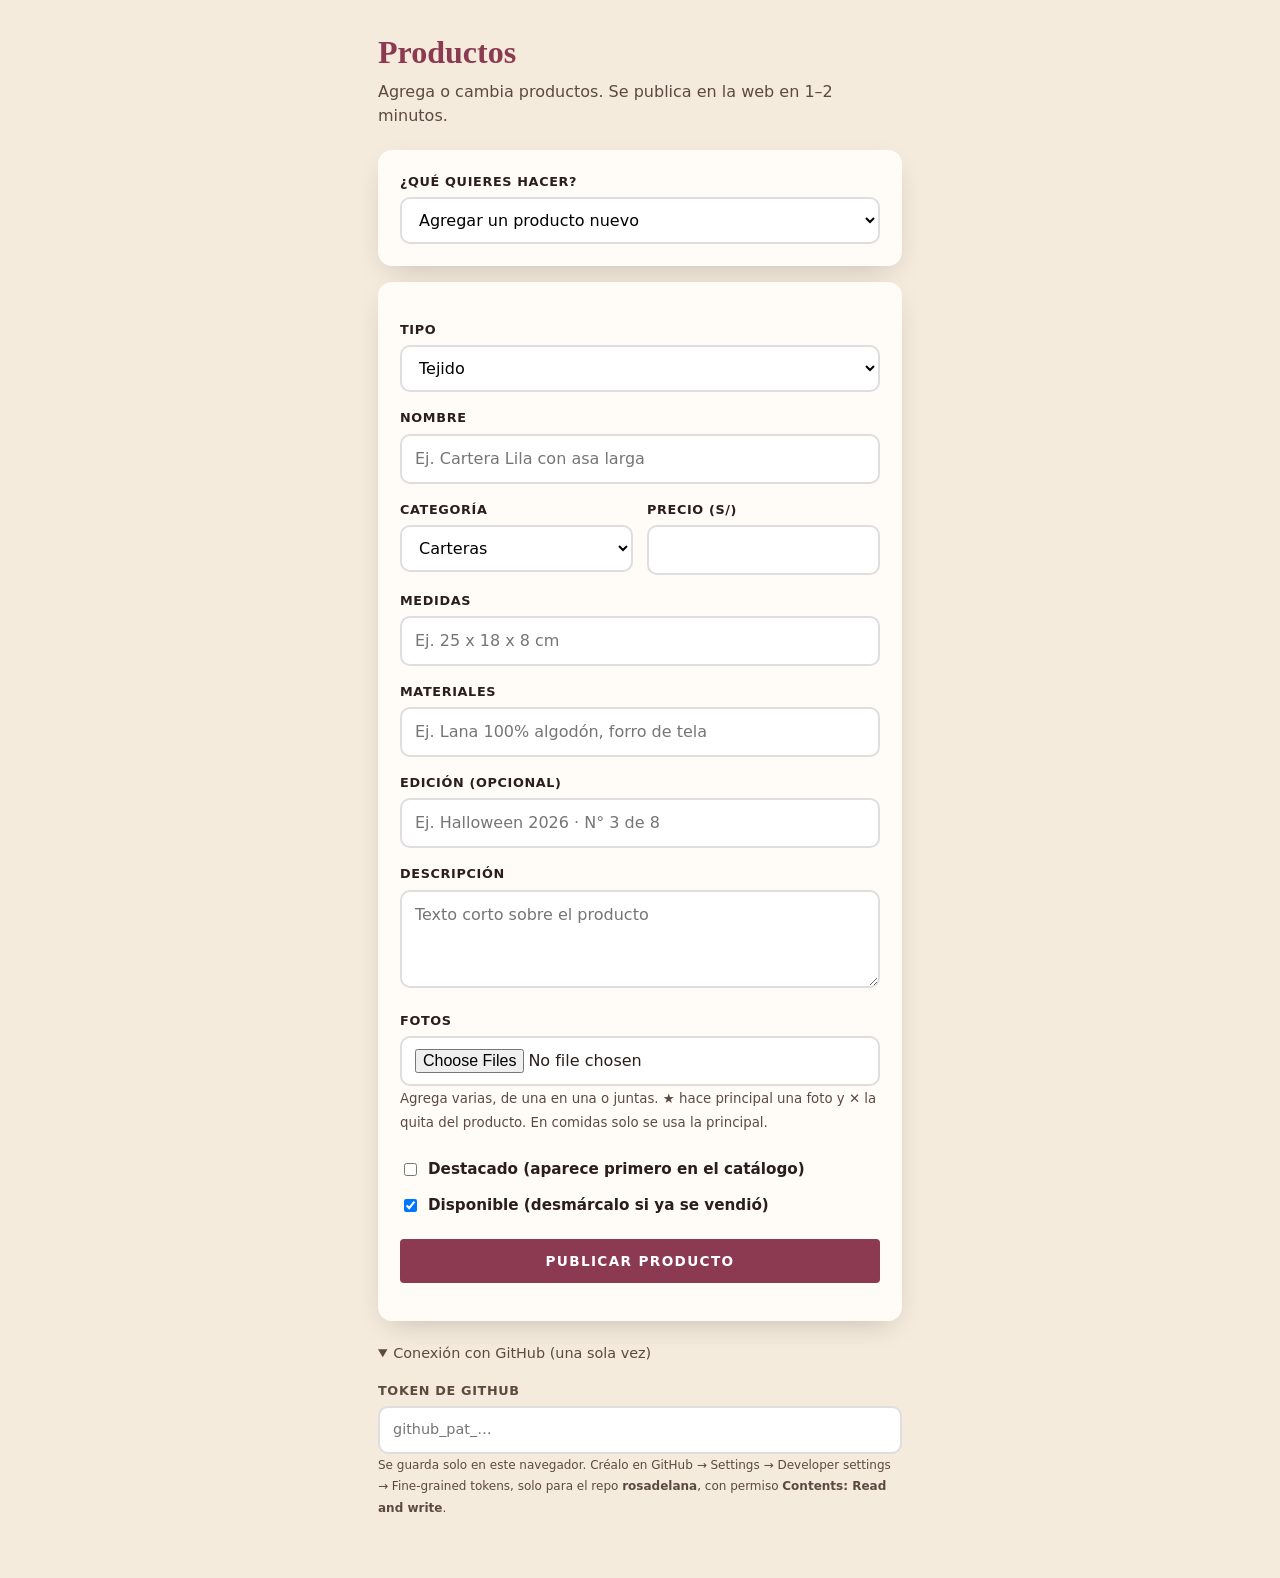
==== commit a0694c53: "Add files via upload" ====
--- a/admin.html
+++ b/admin.html
@@ -83,6 +83,8 @@
       <input id="medidas" placeholder="Ej. 25 x 18 x 8 cm">
       <label for="materiales">Materiales</label>
       <input id="materiales" placeholder="Ej. Lana 100% algodón, forro de tela">
+      <label for="edicion">Edición (opcional)</label>
+      <input id="edicion" placeholder="Ej. Halloween 2026 · N° 3 de 8">
     </div>
     <div class="solo-comida" hidden>
       <label for="presentacion">Presentación</label>
@@ -192,14 +194,14 @@
   let b = `  {\n    id: ${q(id)},\n    nombre: ${q(nombre)},\n    categoria: ${q(cat)},\n    precio: ${Number($("precio").value) || 0},\n    imagen: ${q(rutas[0])},\n`;
   if (!com && rutas.length > 1) b += `    imagenes: ${JSON.stringify(rutas)},\n`;
   b += `    descripcion: ${q(v("descripcion") || (com ? "Preparado por encargo." : "Tejido a mano. Pieza única."))},\n`;
-  for (const k of com ? ["presentacion", "porciones", "anticipacion", "ingredientes"] : ["medidas", "materiales"]) if (v(k)) b += `    ${k}: ${q(v(k))},\n`;
+  for (const k of com ? ["presentacion", "porciones", "anticipacion", "ingredientes"] : ["medidas", "materiales", "edicion"]) if (v(k)) b += `    ${k}: ${q(v(k))},\n`;
   return b + (com ? "" : `    destacado: ${$("destacado").checked},\n`) + `    disponible: ${$("disponible").checked},\n  },\n`;
 }
 
 /* ---------- Tipo y categorías ---------- */
 const CATS = {
-  tejido: [["carteras", "Carteras"], ["amigurumis", "Amigurumis"], ["accesorios", "Accesorios"], ["otros", "Otros"]],
-  comida: [["pasteles", "Pasteles salados"], ["turrones", "Turrones"]],
+  tejido: [["carteras", "Carteras"], ["amigurumis", "Amigurumis"], ["ranitas", "Ranitas de colección"], ["accesorios", "Accesorios"], ["otros", "Otros"]],
+  comida: [["pasteles", "Pasteles salados"], ["pasteles-dulces", "Pasteles dulces"], ["turrones", "Turrones"]],
 };
 function cambiarTipo() {
   const t = $("tipo").value;
@@ -285,7 +287,7 @@
   const p = (t === "comida" ? datosRepo.COMIDAS : datosRepo.PRODUCTOS).find((x) => x.id === id);
   $("tipo").value = t; cambiarTipo(); editId = id;
   $("categoria").value = p.categoria; $("nombre").value = p.nombre; $("precio").value = p.precio;
-  for (const k of ["medidas", "materiales", "presentacion", "porciones", "anticipacion", "ingredientes", "descripcion"]) $(k).value = p[k] || "";
+  for (const k of ["medidas", "materiales", "edicion", "presentacion", "porciones", "anticipacion", "ingredientes", "descripcion"]) $(k).value = p[k] || "";
   $("destacado").checked = !!p.destacado; $("disponible").checked = p.disponible !== false;
   fotos = (p.imagenes && p.imagenes.length ? p.imagenes : [p.imagen]).map((r) => ({ url: "fotos/" + r, ruta: r }));
   $("eliminar").hidden = false; pintarPrevias();
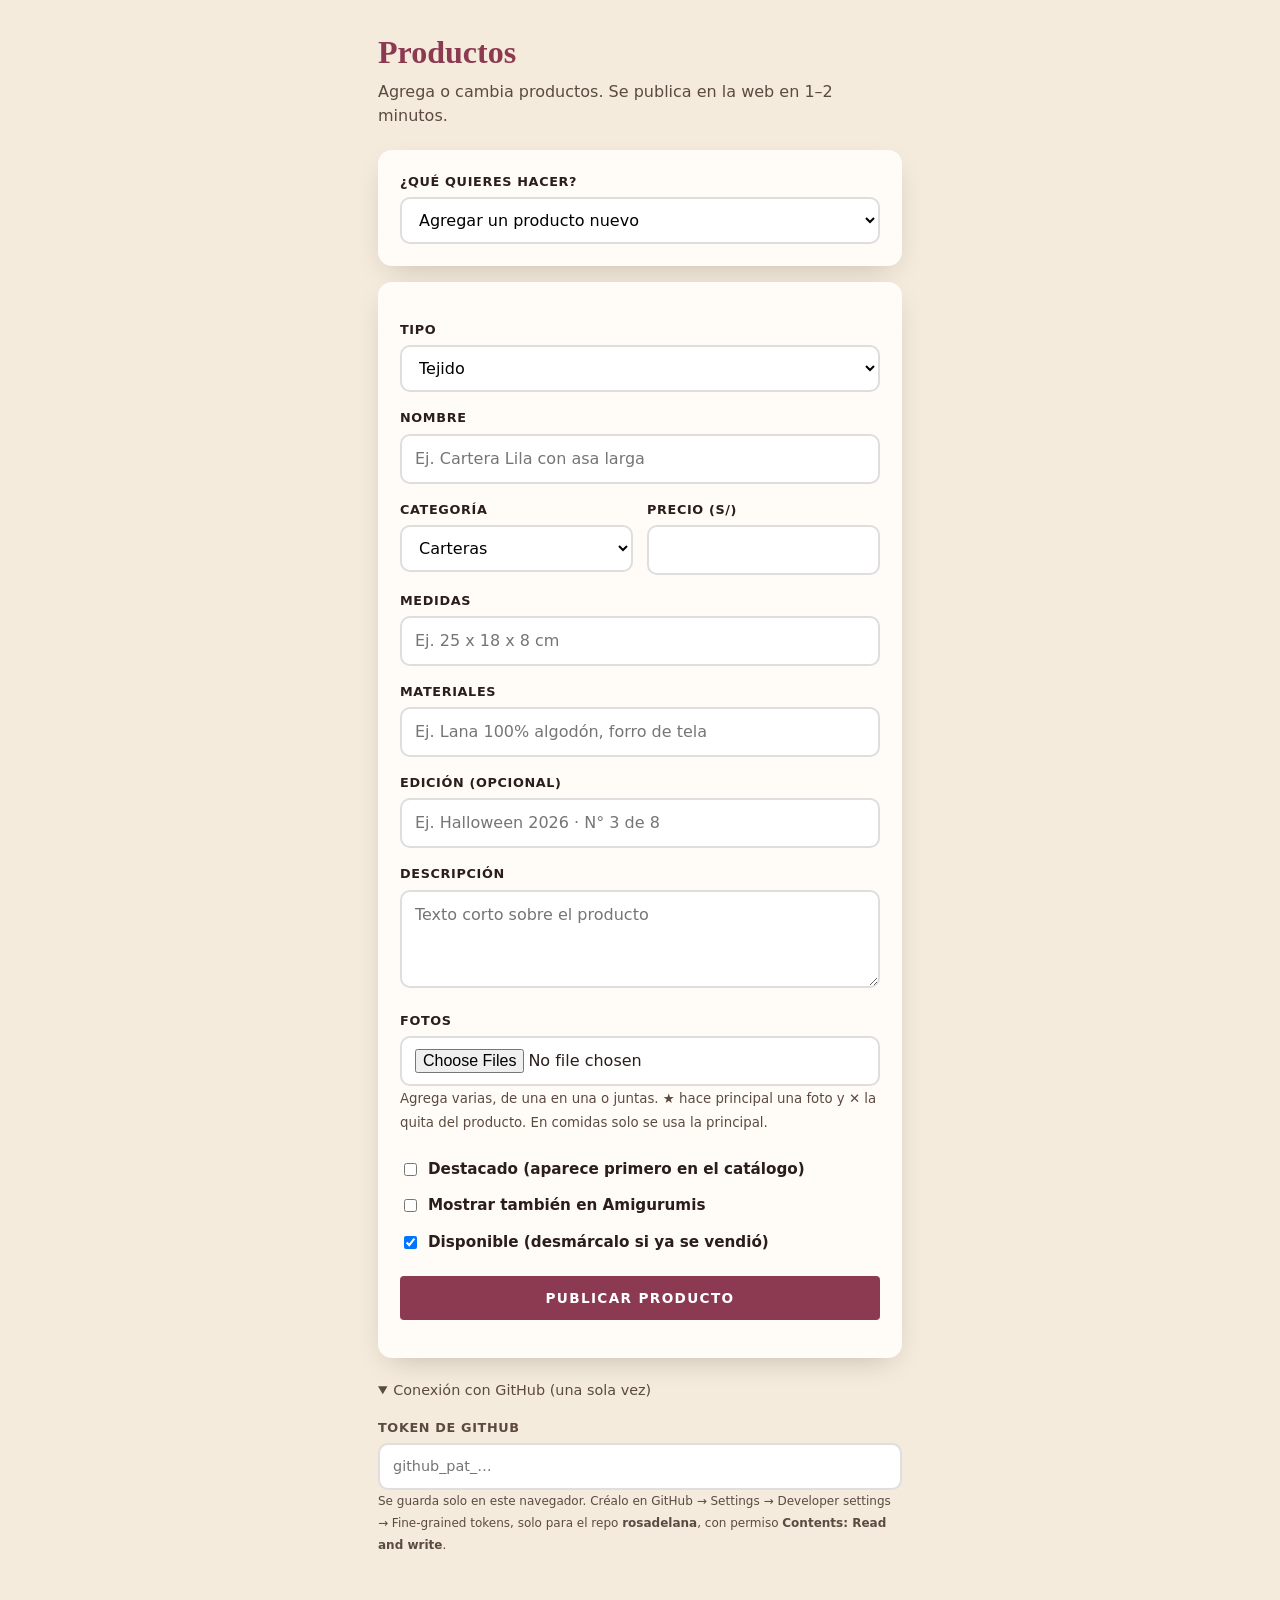
==== commit e7ce6642: "Add files via upload" ====
--- a/admin.html
+++ b/admin.html
@@ -124,6 +124,7 @@
     </div>
 
     <label class="check solo-tejido"><input type="checkbox" id="destacado"> Destacado (aparece primero en el catálogo)</label>
+    <label class="check" id="bloqueTambien" hidden><input type="checkbox" id="tambien"> Mostrar también en Amigurumis</label>
     <label class="check"><input type="checkbox" id="disponible" checked> Disponible (desmárcalo si ya se vendió)</label>
 
     <button id="enviar" type="submit">Publicar producto</button>
@@ -195,6 +196,7 @@
   if (!com && rutas.length > 1) b += `    imagenes: ${JSON.stringify(rutas)},\n`;
   b += `    descripcion: ${q(v("descripcion") || (com ? "Preparado por encargo." : "Tejido a mano. Pieza única."))},\n`;
   for (const k of com ? ["presentacion", "porciones", "anticipacion", "ingredientes"] : ["medidas", "materiales", "edicion"]) if (v(k)) b += `    ${k}: ${q(v(k))},\n`;
+  if (!com && cat !== "amigurumis" && $("tambien").checked) b += `    tambien: ["amigurumis"],\n`;
   return b + (com ? "" : `    destacado: ${$("destacado").checked},\n`) + `    disponible: ${$("disponible").checked},\n  },\n`;
 }
 
@@ -208,9 +210,19 @@
   $("categoria").innerHTML = CATS[t].map(([v, n]) => `<option value="${v}">${n}</option>`).join("");
   document.querySelectorAll(".solo-tejido").forEach((e) => (e.hidden = t !== "tejido"));
   document.querySelectorAll(".solo-comida").forEach((e) => (e.hidden = t !== "comida"));
+  ajustarTambien();
   pintarVista();
 }
+// La casilla "también en Amigurumis" solo aplica a tejidos que no son amigurumis
+function ajustarTambien() {
+  $("bloqueTambien").hidden = $("tipo").value !== "tejido" || $("categoria").value === "amigurumis";
+}
 $("tipo").addEventListener("change", cambiarTipo);
+$("categoria").addEventListener("change", () => {
+  // Al agregar una ranita nueva, la casilla viene marcada (se puede desmarcar)
+  if ($("modo").value !== "editar") $("tambien").checked = $("categoria").value === "ranitas";
+  ajustarTambien();
+});
 
 /* ---------- Fotos: {url, file} nuevas o {url, ruta} ya publicadas ---------- */
 let fotos = [], datosRepo = null, editId = null;
@@ -289,6 +301,7 @@
   $("categoria").value = p.categoria; $("nombre").value = p.nombre; $("precio").value = p.precio;
   for (const k of ["medidas", "materiales", "edicion", "presentacion", "porciones", "anticipacion", "ingredientes", "descripcion"]) $(k).value = p[k] || "";
   $("destacado").checked = !!p.destacado; $("disponible").checked = p.disponible !== false;
+  $("tambien").checked = Array.isArray(p.tambien) && p.tambien.includes("amigurumis"); ajustarTambien();
   fotos = (p.imagenes && p.imagenes.length ? p.imagenes : [p.imagen]).map((r) => ({ url: "fotos/" + r, ruta: r }));
   $("eliminar").hidden = false; pintarPrevias();
 });
